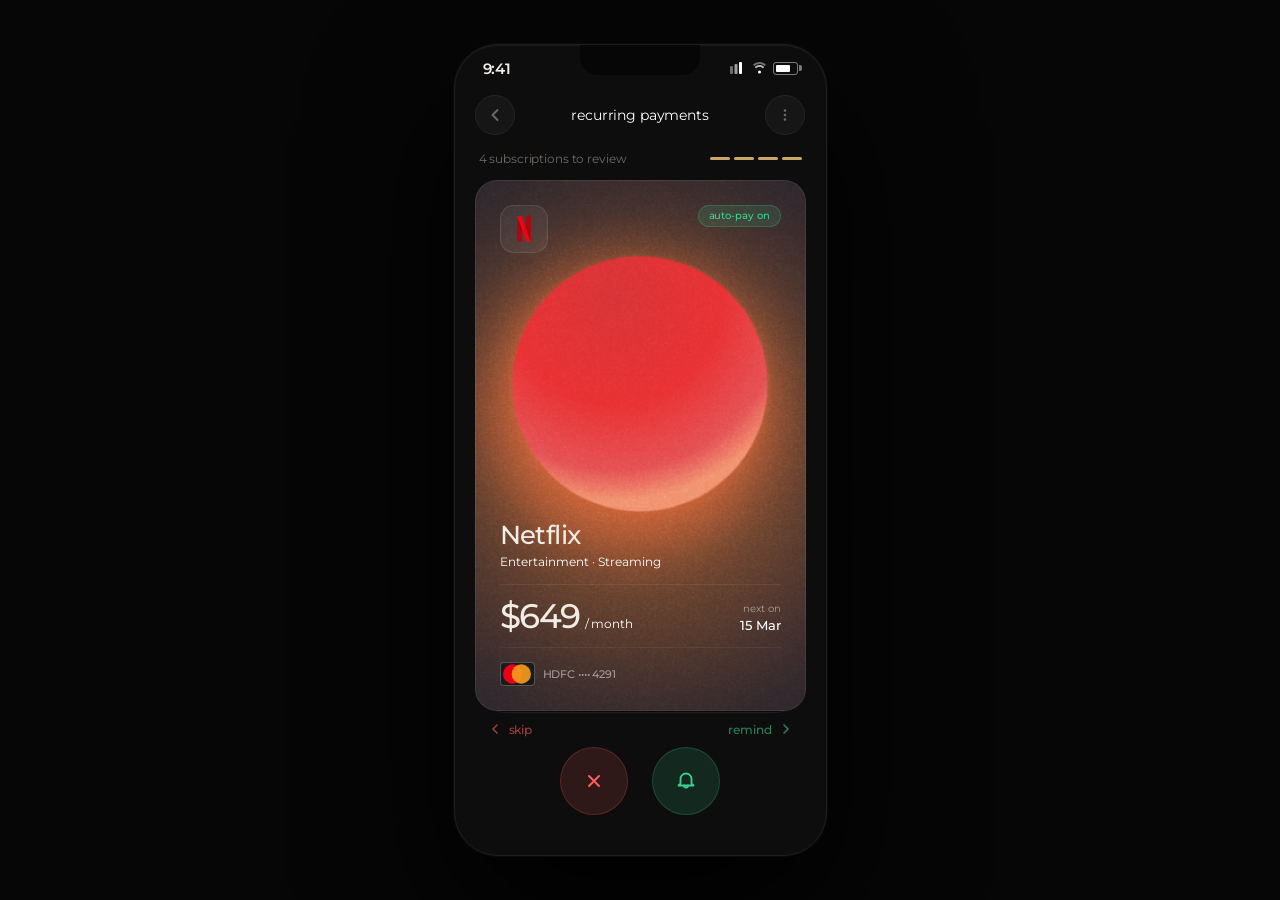
==== recurring-payment/index.html @ 171b09b7 "feat: add Recurring Payment project with card swipe interaction - Tinder-style swipe UI (right = rem" ====
<!DOCTYPE html>
<html lang="en">
  <head>
    <meta charset="UTF-8" />
    <meta name="viewport" content="width=device-width, initial-scale=1.0" />
    <title>Recurring Payments</title>
    <link rel="preconnect" href="https://fonts.googleapis.com" />
    <link rel="preconnect" href="https://fonts.gstatic.com" crossorigin />
    <link href="https://fonts.googleapis.com/css2?family=Inter:wght@800&family=Montserrat:wght@400;500;600&display=swap" rel="stylesheet" />
    <link rel="stylesheet" href="style.css" />
  </head>
  <body>
    <div class="scene">
      <div class="phone">

        <!-- Status Bar -->
        <div class="status-bar">
          <span class="time">9:41</span>
          <div class="status-icons">
            <svg width="16" height="12" viewBox="0 0 16 12" fill="none">
              <rect x="0" y="4" width="3" height="8" rx="1" fill="white" opacity="0.4"/>
              <rect x="4.5" y="2" width="3" height="10" rx="1" fill="white" opacity="0.6"/>
              <rect x="9" y="0" width="3" height="12" rx="1" fill="white"/>
            </svg>
            <svg width="15" height="12" viewBox="0 0 15 12" fill="none">
              <path d="M7.5 2C9.5 2 11.3 2.8 12.6 4.1L14 2.7C12.3 1 10 0 7.5 0C5 0 2.7 1 1 2.7L2.4 4.1C3.7 2.8 5.5 2 7.5 2Z" fill="white" opacity="0.4"/>
              <path d="M7.5 5C8.8 5 10 5.5 10.9 6.4L12.3 5C11 3.7 9.3 3 7.5 3C5.7 3 4 3.7 2.7 5L4.1 6.4C5 5.5 6.2 5 7.5 5Z" fill="white" opacity="0.7"/>
              <circle cx="7.5" cy="10" r="1.5" fill="white"/>
            </svg>
            <div class="battery"><div class="battery-fill"></div></div>
          </div>
        </div>

        <!-- Header -->
        <div class="header">
          <button class="icon-btn" aria-label="Back">
            <svg width="20" height="20" viewBox="0 0 20 20" fill="none">
              <path d="M12.5 15L7.5 10L12.5 5" stroke="currentColor" stroke-width="1.8" stroke-linecap="round" stroke-linejoin="round"/>
            </svg>
          </button>
          <h1 class="header-title">recurring payments</h1>
          <button class="icon-btn" aria-label="More">
            <svg width="20" height="20" viewBox="0 0 20 20" fill="none">
              <circle cx="10" cy="5.5" r="1.3" fill="currentColor"/>
              <circle cx="10" cy="10"  r="1.3" fill="currentColor"/>
              <circle cx="10" cy="14.5" r="1.3" fill="currentColor"/>
            </svg>
          </button>
        </div>

        <!-- Counter -->
        <div class="counter-row">
          <span class="counter-text" id="counterText">4 subscriptions to review</span>
          <div class="counter-pills" id="counterPills">
            <span class="pill active"></span>
            <span class="pill active"></span>
            <span class="pill active"></span>
            <span class="pill active"></span>
          </div>
        </div>

        <!-- Card Stack -->
        <div class="stack-area" id="stackArea">

          <!-- Slot 3 — deepest -->
          <div class="card-slot" data-slot="3">
            <div class="payment-card" data-index="3" style="background-image:url('assets/card-bg-youtube.png')">
              <div class="card-header-row">
                <div class="brand-icon">
                  <img src="assets/youtube-icon.png" alt="YouTube" style="width:24px;height:24px;object-fit:contain;" />
                </div>
                <div class="card-badge paused-badge">paused</div>
              </div>
              <div class="card-spacer"></div>
              <div class="card-content">
                <div class="card-title-section">
                  <div class="merchant-name">Youtube</div>
                  <div class="merchant-sub">Entertainment · Video</div>
                </div>
                <div class="price-section">
                  <div class="price-left">
                    <span class="amount-value">$198</span>
                    <span class="amount-freq">/ month</span>
                  </div>
                  <div class="price-right">
                    <span class="date-label">next on</span>
                    <span class="date-value">29 Mar</span>
                  </div>
                </div>
                <div class="payment-section">
                  <div class="mastercard-icon">
                    <svg viewBox="0 0 26 18" fill="none" xmlns="http://www.w3.org/2000/svg">
                      <circle cx="9"  cy="9" r="9" fill="#EB001B"/>
                      <circle cx="17" cy="9" r="9" fill="#F79E1B" fill-opacity="0.9"/>
                    </svg>
                  </div>
                  <span class="bank-label">0422 — 5938</span>
                </div>
              </div>
            </div>
          </div>

          <!-- Slot 2 -->
          <div class="card-slot" data-slot="2">
            <div class="payment-card" data-index="2" style="background-image:url('assets/card-bg-amazon.png')">
              <div class="card-header-row">
                <div class="brand-icon">
                  <img src="assets/amazon-icon.png" alt="Amazon" style="width:24px;height:24px;object-fit:contain;" />
                </div>
                <div class="card-badge paused-badge">paused</div>
              </div>
              <div class="card-spacer"></div>
              <div class="card-content">
                <div class="card-title-section">
                  <div class="merchant-name">Amazon Prime</div>
                  <div class="merchant-sub">Shopping · Membership</div>
                </div>
                <div class="price-section">
                  <div class="price-left">
                    <span class="amount-value">$293</span>
                    <span class="amount-freq">/ month</span>
                  </div>
                  <div class="price-right">
                    <span class="date-label">next on</span>
                    <span class="date-value">31 Mar</span>
                  </div>
                </div>
                <div class="payment-section">
                  <div class="mastercard-icon">
                    <svg viewBox="0 0 26 18" fill="none" xmlns="http://www.w3.org/2000/svg">
                      <circle cx="9"  cy="9" r="9" fill="#EB001B"/>
                      <circle cx="17" cy="9" r="9" fill="#F79E1B" fill-opacity="0.9"/>
                    </svg>
                  </div>
                  <span class="bank-label">5242 — 4291</span>
                </div>
              </div>
            </div>
          </div>

          <!-- Slot 1 -->
          <div class="card-slot" data-slot="1">
            <div class="payment-card" data-index="1" style="background-image:url('assets/card-bg-spotify.png')">
              <div class="card-header-row">
                <div class="brand-icon">
                  <img src="assets/spotify-icon.png" alt="Spotify" style="width:24px;height:24px;object-fit:contain;" />
                </div>
                <div class="card-badge paused-badge">paused</div>
              </div>
              <div class="card-spacer"></div>
              <div class="card-content">
                <div class="card-title-section">
                  <div class="merchant-name">Spotify</div>
                  <div class="merchant-sub">Entertainment · Music · Podcast</div>
                </div>
                <div class="price-section">
                  <div class="price-left">
                    <span class="amount-value">$112</span>
                    <span class="amount-freq">/ month</span>
                  </div>
                  <div class="price-right">
                    <span class="date-label">next on</span>
                    <span class="date-value">8 Mar</span>
                  </div>
                </div>
                <div class="payment-section">
                  <div class="mastercard-icon">
                    <svg viewBox="0 0 26 18" fill="none" xmlns="http://www.w3.org/2000/svg">
                      <circle cx="9"  cy="9" r="9" fill="#EB001B"/>
                      <circle cx="17" cy="9" r="9" fill="#F79E1B" fill-opacity="0.9"/>
                    </svg>
                  </div>
                  <span class="bank-label">8203 — 4281</span>
                </div>
              </div>
            </div>
          </div>

          <!-- Slot 0 — top -->
          <div class="card-slot" data-slot="0">
            <div class="payment-card" data-index="0">
              <div class="card-header-row">
                <div class="brand-icon">
                  <img src="assets/netflix-logo.png" alt="Netflix" style="width:14px;height:26px;object-fit:contain;" />
                </div>
                <div class="card-badge active-badge">auto-pay on</div>
              </div>
              <div class="card-spacer"></div>
              <div class="card-content">
                <div class="card-title-section">
                  <div class="merchant-name">Netflix</div>
                  <div class="merchant-sub">Entertainment · Streaming</div>
                </div>
                <div class="price-section">
                  <div class="price-left">
                    <span class="amount-value">$649</span>
                    <span class="amount-freq">/ month</span>
                  </div>
                  <div class="price-right">
                    <span class="date-label">next on</span>
                    <span class="date-value">15 Mar</span>
                  </div>
                </div>
                <div class="payment-section">
                  <div class="mastercard-icon">
                    <svg viewBox="0 0 26 18" fill="none" xmlns="http://www.w3.org/2000/svg">
                      <circle cx="9"  cy="9" r="9" fill="#EB001B"/>
                      <circle cx="17" cy="9" r="9" fill="#F79E1B" fill-opacity="0.9"/>
                    </svg>
                  </div>
                  <span class="bank-label">HDFC •••• 4291</span>
                </div>
              </div>
            </div>
          </div>

          <!-- Empty state -->
          <div class="empty-state" id="emptyState">
            <div class="empty-icon">
              <svg width="22" height="22" viewBox="0 0 22 22" fill="none">
                <path d="M4 11L9 16L18 6" stroke="currentColor" stroke-width="2.2" stroke-linecap="round" stroke-linejoin="round"/>
              </svg>
            </div>
            <p class="empty-title">All Done</p>
            <p class="empty-sub">You've reviewed all recurring<br>payments</p>
          </div>

        </div>

        <!-- Action Hint -->
        <div class="action-hint">
          <div class="hint-item hint-left">
            <svg width="16" height="16" viewBox="0 0 16 16" fill="none">
              <path d="M10 12L6 8L10 4" stroke="currentColor" stroke-width="1.6" stroke-linecap="round" stroke-linejoin="round"/>
            </svg>
            <span>Skip</span>
          </div>
          <div class="hint-item hint-right">
            <span>Remind</span>
            <svg width="16" height="16" viewBox="0 0 16 16" fill="none">
              <path d="M6 4L10 8L6 12" stroke="currentColor" stroke-width="1.6" stroke-linecap="round" stroke-linejoin="round"/>
            </svg>
          </div>
        </div>

        <!-- Action Buttons -->
        <div class="action-btns">
          <button class="action-btn skip-btn" id="skipBtn" aria-label="Skip">
            <svg width="22" height="22" viewBox="0 0 22 22" fill="none">
              <path d="M16 6L6 16M6 6L16 16" stroke="currentColor" stroke-width="2" stroke-linecap="round"/>
            </svg>
          </button>
          <button class="action-btn remind-btn" id="remindBtn" aria-label="Remind me">
            <svg width="22" height="22" viewBox="0 0 22 22" fill="none">
              <path d="M11 3.5C7.96 3.5 5.5 5.96 5.5 9V13.5L3.5 15.5H18.5L16.5 13.5V9C16.5 5.96 14.04 3.5 11 3.5Z" stroke="currentColor" stroke-width="1.8" stroke-linejoin="round"/>
              <path d="M9 15.5C9 16.6 9.9 17.5 11 17.5C12.1 17.5 13 16.6 13 15.5" stroke="currentColor" stroke-width="1.8" stroke-linecap="round"/>
            </svg>
          </button>
        </div>

      </div>
    </div>
    <script src="script.js"></script>
  </body>
</html>
---- recurring-payment/style.css ----
/* ============================================================
   RECURRING PAYMENTS — Blyss node 172:2385 exact tokens
   ============================================================ */

*, *::before, *::after { box-sizing: border-box; margin: 0; padding: 0; }

:root {
  --btn-bg:     #161616;
  --btn-bdr:    #252525;
  --text-warm:  #f0ede4;   /* r:0.941 g:0.925 b:0.894 */
  --gold:       #c9a76b;
  --green:      #3dcf8e;   /* r:0.243 g:0.812 b:0.557 */
  --red:        #ff5c5c;
  --amber:      #f5a623;
  --green-bg:   rgba(61,207,142,0.14);
  --green-bdr:  rgba(61,207,142,0.22);
  --red-bg:     rgba(255,92,92,0.14);
  --red-bdr:    rgba(255,92,92,0.22);
  --amber-bg:   rgba(245,166,35,0.14);
  --amber-bdr:  rgba(245,166,35,0.22);
  --font:       'Montserrat', sans-serif;
  --font-label: 'Inter', sans-serif;
}

body {
  min-height: 100vh;
  display: flex; align-items: center; justify-content: center;
  background: #060606;
  font-family: var(--font);
  -webkit-font-smoothing: antialiased;
}

/* ── Phone ── */
.phone {
  width: 373px; height: 812px;
  background: #0d0d0d;
  border-radius: 44px;
  overflow: hidden;
  position: relative;
  display: flex; flex-direction: column;
  border: 1px solid #1e1e1e;
  box-shadow: 0 0 0 1px #0a0a0a, 0 60px 140px rgba(0,0,0,0.98),
              inset 0 1px 0 rgba(255,255,255,0.05);
}
.phone::before {
  content: ''; position: absolute; top: 0; left: 50%;
  transform: translateX(-50%);
  width: 120px; height: 30px; background: #060606;
  border-radius: 0 0 18px 18px; z-index: 100;
}

/* ── Status Bar ── */
.status-bar {
  display: flex; align-items: center; justify-content: space-between;
  padding: 14px 28px 0; height: 32px; flex-shrink: 0;
  position: relative; z-index: 1;
}
.time {
  font-family: var(--font); font-size: 15px; font-weight: 600;
  color: var(--text-warm); letter-spacing: -0.3px;
}
.status-icons { display: flex; align-items: center; gap: 6px; }
.battery {
  width: 25px; height: 13px; border: 1.5px solid rgba(255,255,255,0.45);
  border-radius: 3px; position: relative; display: flex; align-items: center; padding: 2px;
}
.battery::after {
  content: ''; position: absolute; right: -5px; top: 50%;
  transform: translateY(-50%); width: 3px; height: 6px;
  background: rgba(255,255,255,0.45); border-radius: 0 2px 2px 0;
}
.battery-fill { width: 75%; height: 100%; background: white; border-radius: 1px; }

/* ── Header ── */
/* paddingLeft 20, paddingRight 20, paddingTop 18, paddingBottom 6 */
.header {
  display: flex; align-items: center; justify-content: space-between;
  padding: 18px 20px 6px; height: 64px; flex-shrink: 0;
  position: relative; z-index: 1;
}
.icon-btn {
  width: 40px; height: 40px; border-radius: 20px;
  background: var(--btn-bg); border: 1px solid var(--btn-bdr);
  display: flex; align-items: center; justify-content: center;
  color: #6e6a66; cursor: pointer; flex-shrink: 0; transition: background 0.18s;
}
.icon-btn:hover { background: #1e1e1e; }

/* "recurring payments" — Montserrat Regular 400, 14px, white, -0.14px */
.header-title {
  font-family: var(--font); font-size: 14px; font-weight: 400;
  color: #ffffff; letter-spacing: -0.14px; text-transform: lowercase;
}

/* ── Counter ── */
.counter-row {
  display: flex; align-items: center; justify-content: space-between;
  padding: 10px 24px 14px; flex-shrink: 0; position: relative; z-index: 1;
}
/* Montserrat Regular 400, 12px, #6e6a66, -0.12px */
.counter-text {
  font-family: var(--font); font-size: 12px; font-weight: 400;
  color: #6e6a66; letter-spacing: -0.12px;
}
/* Pills: 20×3px, r:2, gold, gap 4px */
.counter-pills { display: flex; gap: 4px; align-items: center; }
.pill { width: 20px; height: 3px; border-radius: 2px; background: var(--btn-bdr); transition: background 0.3s; }
.pill.active { background: var(--gold); }

/* ── Stack Area ── */
.stack-area {
  flex: 1; position: relative; margin: 0 20px; z-index: 1;
}
.card-slot {
  position: absolute; inset: 0;
  display: flex; align-items: stretch;
  transition: transform 0.38s cubic-bezier(0.25, 1, 0.5, 1);
}
.card-slot[data-slot="0"] { z-index: 4; transform: scale(1)    translateY(0px);  }
.card-slot[data-slot="1"] { z-index: 3; transform: scale(0.95) translateY(16px); }
.card-slot[data-slot="2"] { z-index: 2; transform: scale(0.90) translateY(32px); }
.card-slot[data-slot="3"] { z-index: 1; transform: scale(0.85) translateY(48px); }
.card-slot.promote-0 { z-index: 4; transform: scale(1)    translateY(0px);  }
.card-slot.promote-1 { z-index: 3; transform: scale(0.95) translateY(16px); }
.card-slot.promote-2 { z-index: 2; transform: scale(0.90) translateY(32px); }
.card-slot.promote-3 { z-index: 1; transform: scale(0.85) translateY(48px); }

/* ── Payment Card ── */
/* cornerRadius 22, stroke white 7%, 1px inside, bg-image, padding 24 all */
.payment-card {
  flex: 1;
  border-radius: 22px;
  border: 1px solid rgba(255,255,255,0.07);
  overflow: hidden;
  position: relative;
  display: flex; flex-direction: column;
  padding: 24px;
  touch-action: none; cursor: grab; transform-origin: center bottom;
  /* Figma image background */
  background-image: url('assets/card-bg.png');
  background-size: 110%;
  background-position: center center;
}
.payment-card:active { cursor: grabbing; }

/* ── Card Header Row ── */
/* HORIZONTAL, SPACE_BETWEEN, no extra padding (card has 24px already) */
.card-header-row {
  display: flex; align-items: flex-start; justify-content: space-between;
  flex-shrink: 0; position: relative; z-index: 2;
}

/* Brand icon: 48×48px, r:14, bg white 6%, border white 10% */
.brand-icon {
  width: 48px; height: 48px; border-radius: 14px;
  background: rgba(255,255,255,0.06); border: 1px solid rgba(255,255,255,0.10);
  display: flex; align-items: center; justify-content: center; flex-shrink: 0;
}

/* Badge: Montserrat Medium 500, 10px, -0.1px, padding 10/5, r:20 */
.card-badge {
  font-family: var(--font); font-size: 10px; font-weight: 500;
  letter-spacing: -0.1px; text-transform: lowercase;
  padding: 5px 10px; border-radius: 20px; line-height: 1;
}
.active-badge { background: var(--green-bg); color: var(--green); border: 1px solid var(--green-bdr); }
.paused-badge { background: var(--amber-bg); color: var(--amber); border: 1px solid var(--amber-bdr); }

/* ── Card Spacer ── */
/* Takes up all middle space (where the sphere image shows through) */
.card-spacer { flex: 1; }

/* ── Card Content (bottom) ── */
.card-content {
  flex-shrink: 0; position: relative; z-index: 2;
}

/* Title section: item spacing 4px */
.card-title-section { margin-bottom: 0; }

/* "Netflix" — Montserrat Medium 500, 26px, #F0EDE4, -0.6px */
.merchant-name {
  font-family: var(--font); font-size: 26px; font-weight: 500;
  color: var(--text-warm); letter-spacing: -0.6px; line-height: 1.22;
  margin-bottom: 4px;
}

/* "Entertainment · Streaming" — Montserrat Regular 400, 12px, WHITE */
.merchant-sub {
  font-family: var(--font); font-size: 12px; font-weight: 400;
  color: #ffffff; letter-spacing: 0; line-height: 1.22;
}

/* ── Price Section ── */
/* HORIZONTAL SPACE_BETWEEN, top border white 7%, padding-top 14px */
.price-section {
  display: flex; align-items: flex-end; justify-content: space-between;
  margin-top: 14px; padding-top: 14px;
  border-top: 1px solid rgba(255,255,255,0.07);
}

.price-left { display: flex; align-items: baseline; gap: 5px; }

/* "₹649" — Montserrat Medium 500, 34px, #F0EDE4, -1.5px */
.amount-value {
  font-family: var(--font); font-size: 34px; font-weight: 500;
  color: var(--text-warm); letter-spacing: -1.5px; line-height: 1;
}

/* "/ month" — Montserrat Regular 400, 12px, WHITE */
.amount-freq {
  font-family: var(--font); font-size: 12px; font-weight: 400;
  color: #ffffff; letter-spacing: -0.12px;
}

.price-right { display: flex; flex-direction: column; align-items: flex-end; gap: 2px; }

/* "next on" — Montserrat Regular 400, 10px, white 50% opacity */
.date-label {
  font-family: var(--font); font-size: 10px; font-weight: 400;
  color: rgba(255,255,255,0.5); letter-spacing: -0.1px;
}

/* "15 Mar" — Montserrat Medium 500, 13px, WHITE */
.date-value {
  font-family: var(--font); font-size: 13px; font-weight: 500;
  color: #ffffff; letter-spacing: -0.13px;
}

/* ── Payment Section ── */
/* HORIZONTAL, top border white 6%, padding-top 14px, item-spacing 8px */
.payment-section {
  display: flex; align-items: center; gap: 8px;
  margin-top: 14px; padding-top: 14px;
  border-top: 1px solid rgba(255,255,255,0.06);
}

/* Mastercard: 35×24px, r:4 */
.mastercard-icon {
  width: 35px; height: 24px; border-radius: 4px;
  background: #1a1a1a; border: 1px solid rgba(217,217,217,0.3);
  flex-shrink: 0; position: relative; overflow: hidden;
  display: flex; align-items: center; justify-content: center;
}
.mastercard-icon svg { width: 28px; height: 24px; overflow: visible; }
.mc-left  { fill: #EB001B; }
.mc-right { fill: #F79E1B; opacity: 0.85; }

/* "HDFC •••• 4291" — Montserrat Medium 500, 11px, white 50% opacity */
.bank-label {
  font-family: var(--font); font-size: 11px; font-weight: 500;
  color: rgba(255,255,255,0.5); letter-spacing: -0.11px;
}

/* ── Empty State ── */
.empty-state {
  position: absolute; inset: 0;
  display: flex; flex-direction: column; align-items: center; justify-content: center;
  gap: 8px; opacity: 0; pointer-events: none; transition: opacity 0.4s ease;
}
.empty-state.visible { opacity: 1; }
.empty-icon {
  width: 56px; height: 56px; border-radius: 28px;
  background: var(--green-bg); border: 1px solid var(--green-bdr);
  display: flex; align-items: center; justify-content: center;
  color: var(--green); margin-bottom: 6px;
}
/* "all done" — Inter Bold 700, 18px, warm white, -0.3px */
.empty-title {
  font-family: var(--font); font-size: 18px; font-weight: 700;
  color: var(--text-warm); letter-spacing: -0.3px;
}
/* "you've reviewed…" — Montserrat Regular 400, 13px, muted, centered */
.empty-sub {
  font-family: var(--font); font-size: 13px; font-weight: 400;
  color: #6e6a66; text-align: center; line-height: 1.5;
}

/* ── Action Hint ── */
/* Montserrat Medium 500, 12px, -0.12px, opacity 0.6 */
.action-hint {
  display: flex; align-items: center; justify-content: space-between;
  padding: 10px 32px; flex-shrink: 0; position: relative; z-index: 1;
}
.hint-item {
  display: flex; align-items: center; gap: 6px;
  font-family: var(--font); font-size: 12px; font-weight: 500;
  letter-spacing: -0.12px; text-transform: lowercase; opacity: 0.6;
}
.hint-left  { color: var(--red); }
.hint-right { color: var(--green); }

/* ── Action Buttons ── */
/* 68×68px, r:100 */
.action-btns {
  display: flex; align-items: center; justify-content: center;
  gap: 24px; padding: 0 20px 40px; flex-shrink: 0; position: relative; z-index: 1;
}
.action-btn {
  width: 68px; height: 68px; border-radius: 100px;
  border: 1px solid transparent;
  display: flex; align-items: center; justify-content: center;
  cursor: pointer; transition: transform 0.15s ease, opacity 0.15s ease;
}
.action-btn:hover  { transform: scale(1.07); }
.action-btn:active { transform: scale(0.93); opacity: 0.85; }
.skip-btn   { background: var(--red-bg);   color: var(--red);   border-color: var(--red-bdr); }
.remind-btn { background: var(--green-bg); color: var(--green); border-color: var(--green-bdr); }

/* ── Card orb div — hidden (image handles it) ── */
.card-orb { display: none; }

/* ── Drag states ── */
.payment-card.is-dragging { cursor: grabbing; }
.payment-card.fly-right {
  transition: transform 0.45s cubic-bezier(0.25,1,0.5,1), opacity 0.45s ease !important;
  transform: translateX(160%) rotate(25deg) !important; opacity: 0 !important;
}
.payment-card.fly-left {
  transition: transform 0.45s cubic-bezier(0.25,1,0.5,1), opacity 0.45s ease !important;
  transform: translateX(-160%) rotate(-25deg) !important; opacity: 0 !important;
}
.payment-card.snap-back {
  transition: transform 0.42s cubic-bezier(0.34,1.56,0.64,1) !important;
}
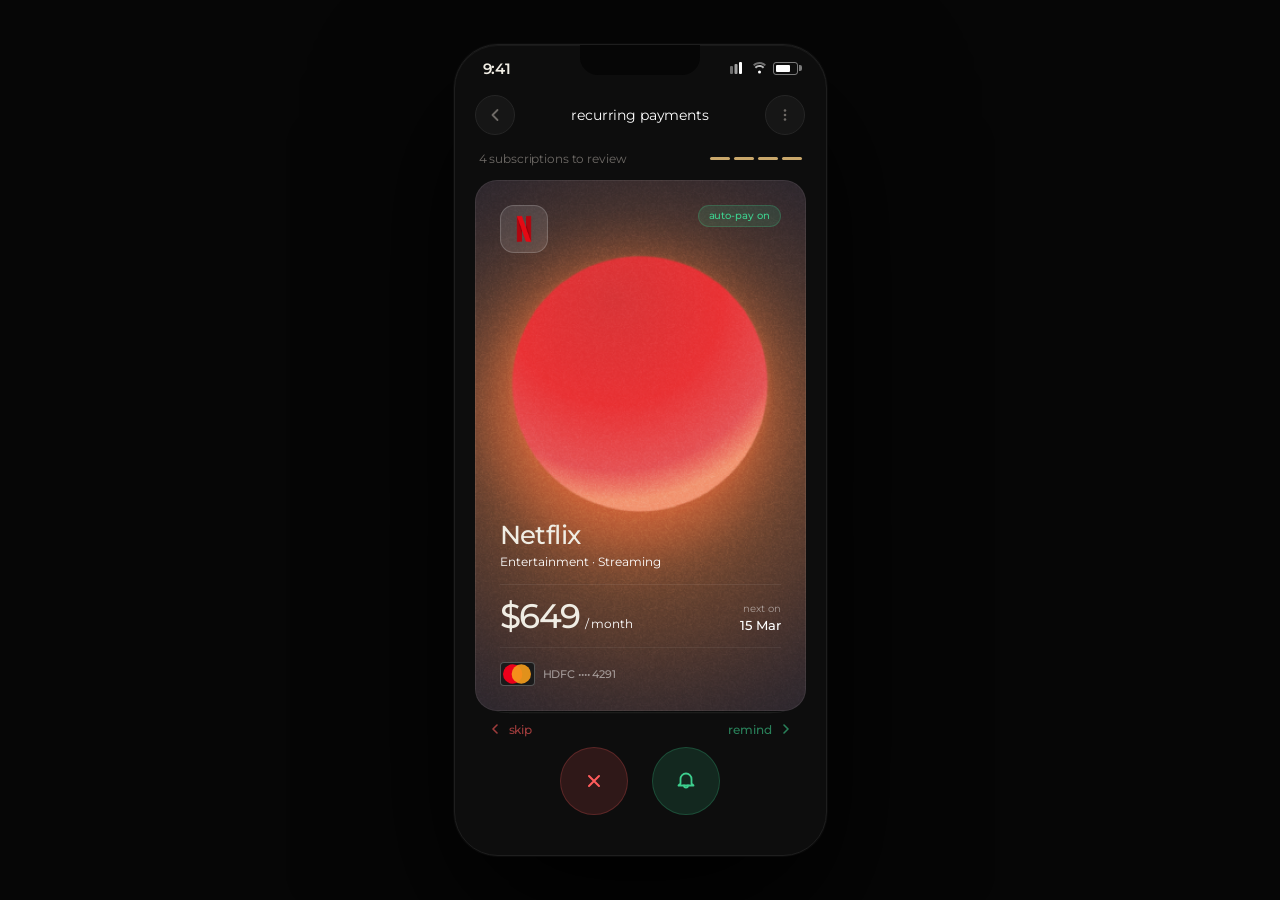
==== commit e36d1fb0: "fix: use correct Netflix logo (netflix-icon.png at proper 48×48 size) Co-Authored-By: Claude Sonnet " ====
--- a/recurring-payment/index.html
+++ b/recurring-payment/index.html
@@ -181,7 +181,7 @@
             <div class="payment-card" data-index="0">
               <div class="card-header-row">
                 <div class="brand-icon">
-                  <img src="assets/netflix-logo.png" alt="Netflix" style="width:14px;height:26px;object-fit:contain;" />
+                  <img src="assets/netflix-icon.png" alt="Netflix" style="width:48px;height:48px;object-fit:contain;" />
                 </div>
                 <div class="card-badge active-badge">auto-pay on</div>
               </div>
